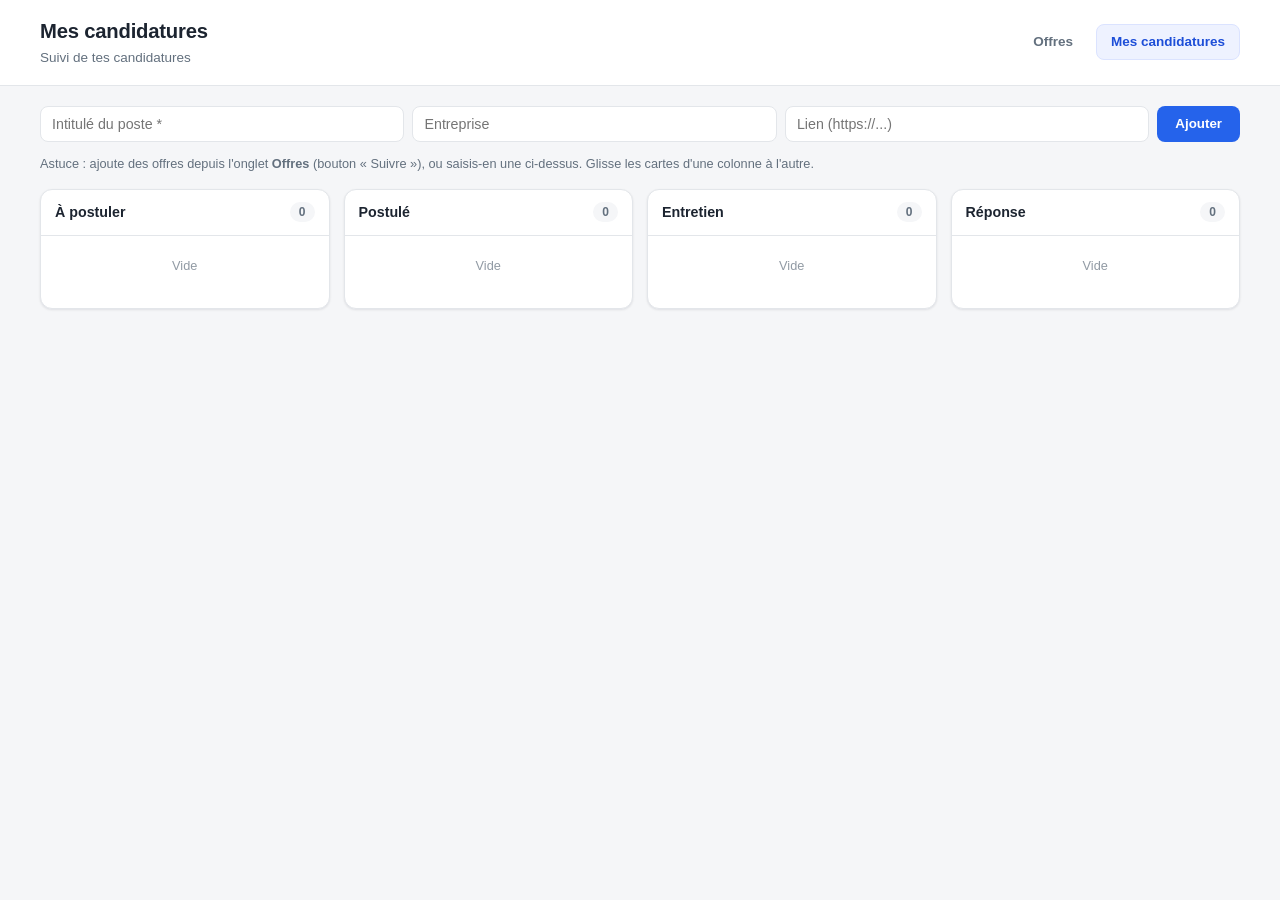
==== docs/candidatures.html @ 43c77933 "Suivi de candidatures : Kanban (À postuler → Postulé → Entretien → Réponse) - Nouvelle page candidat" ====
<!DOCTYPE html>
<html lang="fr">
<head>
  <meta charset="UTF-8" />
  <meta name="viewport" content="width=device-width, initial-scale=1.0" />
  <title>Mes candidatures - Recherche d'emploi</title>
  <link rel="stylesheet" href="styles.css" />
</head>
<body>
  <header class="app-header">
    <div class="header-inner">
      <div>
        <h1>Mes candidatures</h1>
        <p class="subtitle">Suivi de tes candidatures</p>
      </div>
      <nav class="app-nav">
        <a href="index.html" class="nav-link">Offres</a>
        <a href="candidatures.html" class="nav-link active">Mes candidatures</a>
      </nav>
    </div>
  </header>

  <main class="board-wrap">
    <form id="add-form" class="add-form" autocomplete="off">
      <input type="text" id="add-title" placeholder="Intitulé du poste *" required />
      <input type="text" id="add-company" placeholder="Entreprise" />
      <input type="url" id="add-link" placeholder="Lien (https://...)" />
      <button type="submit" class="add-btn">Ajouter</button>
    </form>

    <p id="board-hint" class="board-hint">
      Astuce : ajoute des offres depuis l'onglet <strong>Offres</strong> (bouton « Suivre »),
      ou saisis-en une ci-dessus. Glisse les cartes d'une colonne à l'autre.
    </p>

    <div id="board" class="board"></div>
  </main>

  <script src="store.js"></script>
  <script src="candidatures.js"></script>
</body>
</html>
---- docs/styles.css ----
:root {
  --bg: #f5f6f8;
  --surface: #ffffff;
  --border: #e3e6ea;
  --text: #1c2430;
  --text-muted: #63707e;
  --primary: #2563eb;
  --primary-dark: #1d4ed8;
  --green: #16a34a;
  --green-bg: #e7f6ec;
  --orange: #d97706;
  --orange-bg: #fdf1e0;
  --red: #dc2626;
  --red-bg: #fbe9e9;
  --radius: 12px;
  --shadow: 0 1px 3px rgba(16, 24, 40, 0.06), 0 1px 2px rgba(16, 24, 40, 0.04);
  --shadow-hover: 0 6px 18px rgba(16, 24, 40, 0.10);
  --font: -apple-system, BlinkMacSystemFont, "Segoe UI", Roboto, Helvetica, Arial, sans-serif;
}

* { box-sizing: border-box; }

html, body {
  margin: 0;
  padding: 0;
  background: var(--bg);
  color: var(--text);
  font-family: var(--font);
  font-size: 15px;
  line-height: 1.5;
  -webkit-font-smoothing: antialiased;
}

/* Header */
.app-header {
  background: var(--surface);
  border-bottom: 1px solid var(--border);
  position: sticky;
  top: 0;
  z-index: 20;
}
.header-inner {
  max-width: 1240px;
  margin: 0 auto;
  padding: 16px 20px;
  display: flex;
  align-items: center;
  justify-content: space-between;
  gap: 16px;
  flex-wrap: wrap;
}
.app-nav { display: flex; gap: 8px; }
.nav-link {
  padding: 7px 14px;
  border-radius: 8px;
  font-size: 0.9rem;
  font-weight: 600;
  text-decoration: none;
  color: var(--text-muted);
  border: 1px solid transparent;
}
.nav-link:hover { background: var(--bg); color: var(--text); }
.nav-link.active {
  background: #eef2ff;
  color: var(--primary-dark);
  border-color: #dbe3ff;
}
.app-header h1 {
  margin: 0;
  font-size: 1.35rem;
  font-weight: 700;
  letter-spacing: -0.01em;
}
.subtitle {
  margin: 2px 0 0;
  color: var(--text-muted);
  font-size: 0.9rem;
}

/* Layout */
.layout {
  max-width: 1240px;
  margin: 0 auto;
  padding: 20px;
  display: grid;
  grid-template-columns: 280px 1fr;
  gap: 24px;
  align-items: start;
}

/* Filters */
.toggle-filters {
  display: none;
  width: 100%;
  padding: 12px;
  margin-bottom: 12px;
  background: var(--primary);
  color: #fff;
  border: none;
  border-radius: var(--radius);
  font-size: 1rem;
  font-weight: 600;
  cursor: pointer;
}

.filters {
  background: var(--surface);
  border: 1px solid var(--border);
  border-radius: var(--radius);
  padding: 18px;
  box-shadow: var(--shadow);
  position: sticky;
  top: 88px;
}
.filter-block { margin-bottom: 18px; }
.filter-block:last-of-type { margin-bottom: 12px; }

.filter-label {
  display: block;
  font-size: 0.82rem;
  font-weight: 600;
  color: var(--text-muted);
  text-transform: uppercase;
  letter-spacing: 0.03em;
  margin-bottom: 8px;
}

.filters input[type="search"],
.filters select {
  width: 100%;
  padding: 9px 11px;
  border: 1px solid var(--border);
  border-radius: 8px;
  font-size: 0.95rem;
  font-family: inherit;
  background: #fff;
  color: var(--text);
}
.filters input[type="search"]:focus,
.filters select:focus {
  outline: none;
  border-color: var(--primary);
  box-shadow: 0 0 0 3px rgba(37, 99, 235, 0.12);
}

.filters input[type="range"] { width: 100%; accent-color: var(--primary); }

.checkbox-line {
  display: flex;
  align-items: center;
  gap: 9px;
  cursor: pointer;
  font-size: 0.95rem;
}
.checkbox-line input { width: 16px; height: 16px; accent-color: var(--primary); cursor: pointer; }

.source-list { display: flex; flex-direction: column; gap: 8px; }

/* Bloc critères personnalisés */
.criteria-block {
  background: #f4f8ff;
  border: 1px solid #dbe6fb;
  border-radius: 10px;
  padding: 12px;
}
.criteria-sub { margin-top: 10px; padding-left: 4px; }
.criteria-note {
  margin: 8px 0 0;
  font-size: 0.78rem;
  line-height: 1.45;
  color: var(--text-muted);
}

.reset-btn {
  width: 100%;
  padding: 9px;
  background: transparent;
  color: var(--text-muted);
  border: 1px solid var(--border);
  border-radius: 8px;
  font-size: 0.9rem;
  cursor: pointer;
  font-family: inherit;
}
.reset-btn:hover { background: var(--bg); color: var(--text); }

/* Content */
.content-head { margin-bottom: 14px; }
.counter { font-weight: 600; color: var(--text-muted); font-size: 0.95rem; }

.cards {
  display: grid;
  grid-template-columns: repeat(auto-fill, minmax(320px, 1fr));
  gap: 16px;
}

/* Card */
.card {
  background: var(--surface);
  border: 1px solid var(--border);
  border-radius: var(--radius);
  padding: 18px;
  box-shadow: var(--shadow);
  display: flex;
  flex-direction: column;
  transition: box-shadow 0.15s ease, transform 0.15s ease;
}
.card:hover { box-shadow: var(--shadow-hover); transform: translateY(-2px); }

.card-top {
  display: flex;
  justify-content: space-between;
  align-items: flex-start;
  gap: 12px;
  margin-bottom: 10px;
}

.card-title {
  margin: 0;
  font-size: 1.05rem;
  font-weight: 700;
  line-height: 1.3;
}
.card-title a { color: var(--text); text-decoration: none; }
.card-title a:hover { color: var(--primary); text-decoration: underline; }

.score-badge {
  flex-shrink: 0;
  display: flex;
  flex-direction: column;
  align-items: center;
  justify-content: center;
  min-width: 52px;
  padding: 6px 4px;
  border-radius: 10px;
  font-weight: 800;
  line-height: 1;
}
.score-badge .num { font-size: 1.25rem; }
.score-badge .max { font-size: 0.7rem; font-weight: 600; opacity: 0.75; margin-top: 2px; }
.score-green { background: var(--green-bg); color: var(--green); }
.score-orange { background: var(--orange-bg); color: var(--orange); }
.score-red { background: var(--red-bg); color: var(--red); }

.card-company { font-weight: 600; color: var(--text); margin-bottom: 6px; }

.card-meta {
  display: flex;
  flex-wrap: wrap;
  gap: 6px 8px;
  margin-bottom: 10px;
}
.tag {
  display: inline-flex;
  align-items: center;
  gap: 4px;
  padding: 3px 9px;
  border-radius: 999px;
  font-size: 0.78rem;
  background: var(--bg);
  color: var(--text-muted);
  border: 1px solid var(--border);
}
.tag-source { background: #eef2ff; color: var(--primary-dark); border-color: #dbe3ff; }
.tag-telework { background: var(--green-bg); color: var(--green); border-color: #cfe9d8; }
.tag-salary { background: #fef7e6; color: var(--orange); border-color: #f3e3c0; }
.tag-commute { background: #eef6ff; color: var(--primary-dark); border-color: #d5e6fb; }
.tag-warn { background: var(--orange-bg); color: var(--orange); border-color: #f3d9ad; }

.reasons {
  margin: 6px 0 0;
  padding: 0;
  list-style: none;
  display: flex;
  flex-direction: column;
  gap: 5px;
}
.reasons li {
  font-size: 0.85rem;
  color: var(--text-muted);
  padding-left: 18px;
  position: relative;
}
.reasons li::before {
  content: "✓";
  position: absolute;
  left: 0;
  color: var(--green);
  font-weight: 700;
}

.empty-state {
  text-align: center;
  color: var(--text-muted);
  padding: 60px 20px;
  font-size: 1rem;
}

/* Bouton "Suivre" sur les cartes d'offres */
.card-actions { margin-top: 12px; }
.follow-btn {
  width: 100%;
  padding: 8px;
  background: var(--primary);
  color: #fff;
  border: none;
  border-radius: 8px;
  font-size: 0.88rem;
  font-weight: 600;
  cursor: pointer;
  font-family: inherit;
}
.follow-btn:hover { background: var(--primary-dark); }
.follow-btn.followed {
  background: var(--green-bg);
  color: var(--green);
  cursor: default;
}

/* ── Kanban candidatures ─────────────────────────────────────── */
.board-wrap { max-width: 1240px; margin: 0 auto; padding: 20px; }

.add-form {
  display: flex;
  gap: 8px;
  flex-wrap: wrap;
  margin-bottom: 12px;
}
.add-form input {
  flex: 1 1 180px;
  padding: 9px 11px;
  border: 1px solid var(--border);
  border-radius: 8px;
  font-size: 0.95rem;
  font-family: inherit;
  background: #fff;
  color: var(--text);
}
.add-form input:focus {
  outline: none;
  border-color: var(--primary);
  box-shadow: 0 0 0 3px rgba(37, 99, 235, 0.12);
}
.add-btn {
  padding: 9px 18px;
  background: var(--primary);
  color: #fff;
  border: none;
  border-radius: 8px;
  font-weight: 600;
  cursor: pointer;
  font-family: inherit;
}
.add-btn:hover { background: var(--primary-dark); }
.board-hint { color: var(--text-muted); font-size: 0.85rem; margin: 0 0 16px; }

.board {
  display: grid;
  grid-template-columns: repeat(4, 1fr);
  gap: 14px;
  align-items: start;
}
.column {
  background: var(--surface);
  border: 1px solid var(--border);
  border-radius: var(--radius);
  box-shadow: var(--shadow);
  display: flex;
  flex-direction: column;
  min-height: 120px;
}
.col-head {
  display: flex;
  align-items: center;
  justify-content: space-between;
  padding: 12px 14px;
  border-bottom: 1px solid var(--border);
}
.col-title { font-weight: 700; font-size: 0.95rem; }
.col-count {
  background: var(--bg);
  color: var(--text-muted);
  border-radius: 999px;
  padding: 1px 9px;
  font-size: 0.8rem;
  font-weight: 600;
}
.col-body {
  padding: 12px;
  display: flex;
  flex-direction: column;
  gap: 10px;
  min-height: 60px;
  flex: 1;
  transition: background 0.15s ease;
  border-radius: 0 0 var(--radius) var(--radius);
}
.col-body.drop-hover { background: #eef4ff; }
.col-empty {
  color: var(--text-muted);
  font-size: 0.85rem;
  text-align: center;
  margin: 8px 0;
  opacity: 0.7;
}

.kanban-card {
  background: #fff;
  border: 1px solid var(--border);
  border-radius: 10px;
  padding: 11px 12px;
  box-shadow: var(--shadow);
  cursor: grab;
}
.kanban-card.dragging { opacity: 0.5; }
.kc-top { display: flex; justify-content: space-between; align-items: flex-start; gap: 8px; }
.kc-title { margin: 0; font-size: 0.92rem; font-weight: 700; line-height: 1.3; }
.kc-del {
  flex-shrink: 0;
  border: none;
  background: transparent;
  color: var(--text-muted);
  font-size: 1.2rem;
  line-height: 1;
  cursor: pointer;
  padding: 0 2px;
}
.kc-del:hover { color: var(--red); }
.kc-company { font-size: 0.85rem; font-weight: 600; margin-top: 3px; }
.kc-loc { font-size: 0.8rem; color: var(--text-muted); margin-top: 2px; }
.kc-link {
  display: inline-block;
  margin-top: 6px;
  font-size: 0.8rem;
  color: var(--primary);
  text-decoration: none;
}
.kc-link:hover { text-decoration: underline; }
.kc-notes {
  width: 100%;
  margin-top: 8px;
  padding: 6px 8px;
  border: 1px solid var(--border);
  border-radius: 6px;
  font-family: inherit;
  font-size: 0.82rem;
  resize: vertical;
  color: var(--text);
  background: #fbfcfe;
}
.kc-notes:focus {
  outline: none;
  border-color: var(--primary);
  box-shadow: 0 0 0 2px rgba(37, 99, 235, 0.10);
}

@media (max-width: 860px) {
  .board { grid-template-columns: 1fr; }
}

/* Responsive / mobile */
@media (max-width: 860px) {
  .layout {
    grid-template-columns: 1fr;
    padding: 14px;
    gap: 0;
  }
  .toggle-filters { display: block; }
  .filters {
    position: static;
    display: none;
    margin-bottom: 16px;
  }
  .filters.open { display: block; }
  .cards { grid-template-columns: 1fr; }
  .header-inner { padding: 14px 16px; }
}
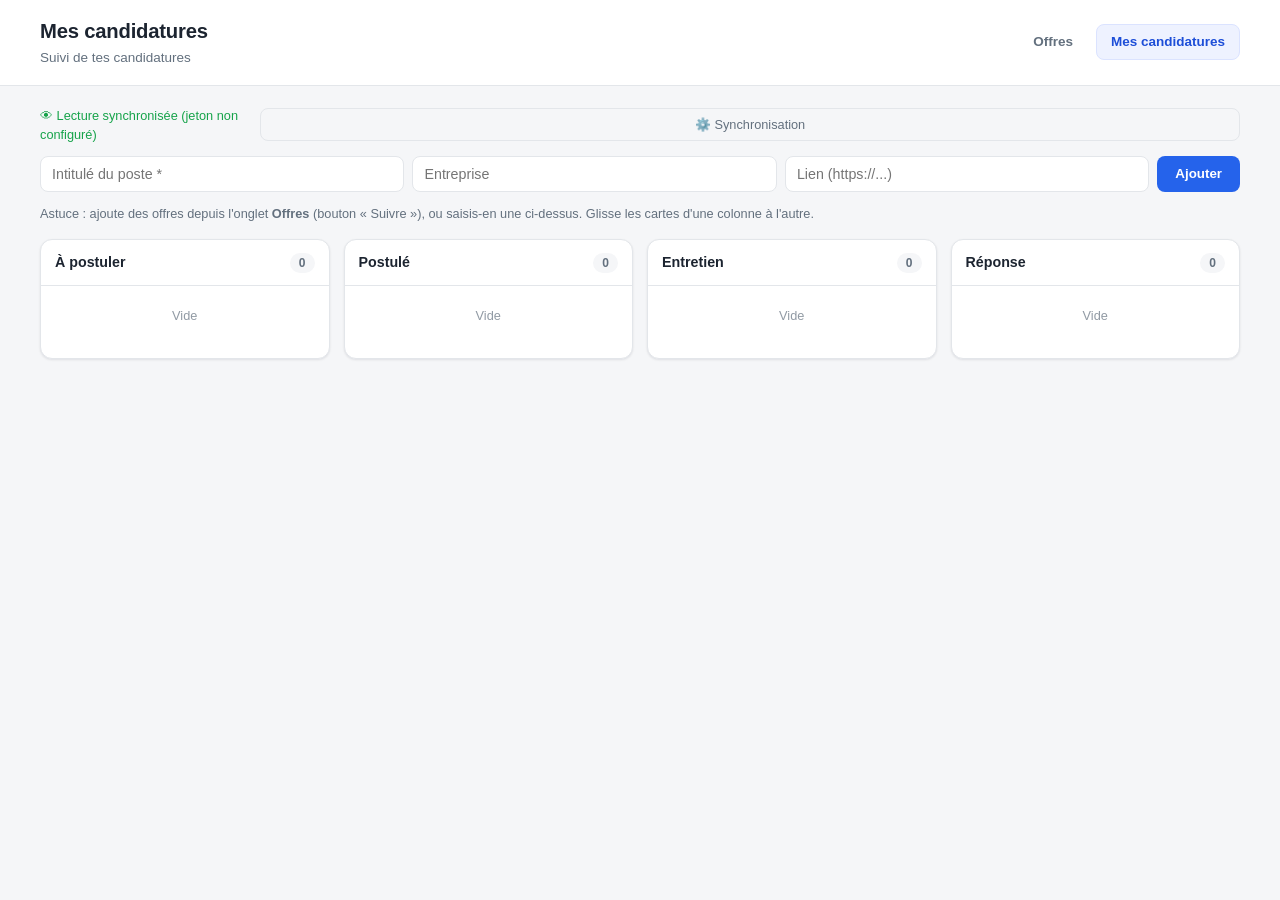
==== commit 62765a6c: "Kanban synchronise : etat des candidatures dans un fichier commite Migre le suivi de candidatures de" ====
--- a/docs/candidatures.html
+++ b/docs/candidatures.html
@@ -21,6 +21,27 @@
   </header>
 
   <main class="board-wrap">
+    <div class="sync-bar">
+      <span id="sync-status" class="sync-status" title="État de la synchronisation">Synchronisation…</span>
+      <button id="sync-toggle" type="button" class="ghost-btn">⚙️ Synchronisation</button>
+    </div>
+
+    <section id="sync-panel" class="sync-panel" hidden>
+      <p class="sync-help">
+        Le suivi est <strong>synchronisé entre tes appareils</strong> et mis à jour par le robot
+        (lecture automatique, sans réglage). Pour <strong>modifier</strong> le suivi depuis cet
+        appareil (déplacer une carte, ajouter, noter), colle un <strong>jeton GitHub personnel</strong>
+        (fine-grained, dépôt <code>recherche-emploi</code>, permission <em>Contents : Read and write</em>).
+        Il reste sur cet appareil et n'est jamais publié.
+      </p>
+      <div class="sync-row">
+        <input type="password" id="gh-token" placeholder="ghp_… (jeton fine-grained)" autocomplete="off" />
+        <button id="gh-token-save" type="button" class="add-btn">Enregistrer</button>
+        <button id="gh-token-clear" type="button" class="ghost-btn">Effacer</button>
+      </div>
+      <p id="gh-token-state" class="sync-help"></p>
+    </section>
+
     <form id="add-form" class="add-form" autocomplete="off">
       <input type="text" id="add-title" placeholder="Intitulé du poste *" required />
       <input type="text" id="add-company" placeholder="Entreprise" />
--- a/docs/styles.css
+++ b/docs/styles.css
@@ -111,6 +111,9 @@
   box-shadow: var(--shadow);
   position: sticky;
   top: 88px;
+  /* Défilement interne quand le panneau dépasse la hauteur de l'écran */
+  max-height: calc(100vh - 104px);
+  overflow-y: auto;
 }
 .filter-block { margin-bottom: 18px; }
 .filter-block:last-of-type { margin-bottom: 12px; }
@@ -190,7 +193,7 @@
 
 .cards {
   display: grid;
-  grid-template-columns: repeat(auto-fill, minmax(320px, 1fr));
+  grid-template-columns: repeat(auto-fill, minmax(min(100%, 280px), 1fr));
   gap: 16px;
 }
 
@@ -220,6 +223,7 @@
   font-size: 1.05rem;
   font-weight: 700;
   line-height: 1.3;
+  overflow-wrap: anywhere;
 }
 .card-title a { color: var(--text); text-decoration: none; }
 .card-title a:hover { color: var(--primary); text-decoration: underline; }
@@ -265,7 +269,30 @@
 .tag-telework { background: var(--green-bg); color: var(--green); border-color: #cfe9d8; }
 .tag-salary { background: #fef7e6; color: var(--orange); border-color: #f3e3c0; }
 .tag-commute { background: #eef6ff; color: var(--primary-dark); border-color: #d5e6fb; }
+.tag-cdi { background: #ecfdf3; color: #067647; border-color: #cfead9; font-weight: 600; }
 .tag-warn { background: var(--orange-bg); color: var(--orange); border-color: #f3d9ad; }
+.tag-flag { background: var(--red-bg); color: var(--red); border-color: #f3c9c9; }
+
+/* Recommandation du robot de tri */
+.reco {
+  display: flex;
+  align-items: baseline;
+  gap: 8px;
+  flex-wrap: wrap;
+  margin: 8px 0 2px;
+  padding: 6px 10px;
+  border-radius: 8px;
+  border: 1px solid transparent;
+  font-size: 0.85rem;
+}
+.reco-tag { font-weight: 700; white-space: nowrap; }
+.reco-why { color: var(--text-muted); }
+.reco-go { background: var(--green-bg); border-color: #bfe6cd; }
+.reco-go .reco-tag { color: var(--green); }
+.reco-review { background: var(--orange-bg); border-color: #f3d9ad; }
+.reco-review .reco-tag { color: var(--orange); }
+.reco-skip { background: var(--bg); border-color: var(--border); }
+.reco-skip .reco-tag { color: var(--text-muted); }
 
 .reasons {
   margin: 6px 0 0;
@@ -296,10 +323,22 @@
   font-size: 1rem;
 }
 
-/* Bouton "Suivre" sur les cartes d'offres */
-.card-actions { margin-top: 12px; }
+/* Date de parution */
+.card-date {
+  font-size: 0.82rem;
+  color: var(--text-muted);
+  margin-bottom: 8px;
+}
+
+/* Actions sur les cartes d'offres */
+.card-actions {
+  margin-top: auto;
+  padding-top: 12px;
+  display: flex;
+  gap: 8px;
+}
 .follow-btn {
-  width: 100%;
+  flex: 1 1 auto;
   padding: 8px;
   background: var(--primary);
   color: #fff;
@@ -316,6 +355,50 @@
   color: var(--green);
   cursor: default;
 }
+.archive-btn {
+  flex: 0 0 auto;
+  padding: 8px 10px;
+  background: transparent;
+  color: var(--text-muted);
+  border: 1px solid var(--border);
+  border-radius: 8px;
+  font-size: 0.82rem;
+  cursor: pointer;
+  font-family: inherit;
+  white-space: nowrap;
+}
+.archive-btn:hover { background: var(--red-bg); color: var(--red); border-color: #f3c9c9; }
+.restore-btn {
+  width: 100%;
+  padding: 8px;
+  background: transparent;
+  color: var(--primary);
+  border: 1px solid var(--primary);
+  border-radius: 8px;
+  font-size: 0.88rem;
+  font-weight: 600;
+  cursor: pointer;
+  font-family: inherit;
+}
+.restore-btn:hover { background: #eef4ff; }
+
+/* Bloc archivées (barre latérale) */
+.archive-block { display: flex; flex-direction: column; gap: 8px; }
+.ghost-btn {
+  width: 100%;
+  padding: 8px;
+  background: transparent;
+  color: var(--text-muted);
+  border: 1px solid var(--border);
+  border-radius: 8px;
+  font-size: 0.85rem;
+  cursor: pointer;
+  font-family: inherit;
+}
+.ghost-btn:hover { background: var(--bg); color: var(--text); }
+.archive-block.viewing #toggle-archived {
+  background: #eef2ff; color: var(--primary-dark); border-color: #dbe3ff; font-weight: 600;
+}
 
 /* ── Kanban candidatures ─────────────────────────────────────── */
 .board-wrap { max-width: 1240px; margin: 0 auto; padding: 20px; }
@@ -353,6 +436,51 @@
 }
 .add-btn:hover { background: var(--primary-dark); }
 .board-hint { color: var(--text-muted); font-size: 0.85rem; margin: 0 0 16px; }
+
+/* Barre & panneau de synchronisation */
+.sync-bar {
+  display: flex;
+  align-items: center;
+  justify-content: space-between;
+  gap: 10px;
+  margin-bottom: 12px;
+}
+.sync-status { font-size: 0.85rem; color: var(--text-muted); }
+.sync-status.sync-idle { color: var(--green); }
+.sync-status.sync-error, .sync-status.sync-offline { color: var(--orange); }
+.sync-panel {
+  background: var(--surface);
+  border: 1px solid var(--border);
+  border-radius: var(--radius);
+  padding: 14px 16px;
+  margin-bottom: 16px;
+  box-shadow: var(--shadow);
+}
+.sync-help { color: var(--text-muted); font-size: 0.82rem; margin: 0 0 10px; line-height: 1.5; }
+.sync-help code { background: var(--bg); padding: 1px 5px; border-radius: 4px; }
+.sync-row { display: flex; gap: 8px; flex-wrap: wrap; }
+.sync-row input {
+  flex: 1 1 240px;
+  padding: 9px 12px;
+  border: 1px solid var(--border);
+  border-radius: 8px;
+  font-size: 0.9rem;
+}
+.sync-row input:focus { outline: none; border-color: var(--primary); }
+
+/* Statut robot (détecté par email) sur une carte de candidature */
+.kc-auto {
+  font-size: 0.78rem;
+  font-weight: 600;
+  margin: 6px 0;
+  padding: 4px 8px;
+  border-radius: 6px;
+  border: 1px solid transparent;
+}
+.auto-sent { background: #eef6ff; color: var(--primary-dark); border-color: #d5e6fb; }
+.auto-wait { background: var(--orange-bg); color: var(--orange); border-color: #f3d9ad; }
+.auto-pos { background: var(--green-bg); color: var(--green); border-color: #bfe6cd; }
+.auto-neg { background: var(--red-bg); color: var(--red); border-color: #f3c9c9; }
 
 .board {
   display: grid;
@@ -452,6 +580,12 @@
   outline: none;
   border-color: var(--primary);
   box-shadow: 0 0 0 2px rgba(37, 99, 235, 0.10);
+}
+
+/* Largeur intermédiaire (tablette paysage, petit portable) */
+@media (max-width: 1100px) {
+  .layout { grid-template-columns: 220px 1fr; gap: 18px; }
+  .board { grid-template-columns: repeat(2, 1fr); }
 }
 
 @media (max-width: 860px) {
@@ -470,6 +604,8 @@
     position: static;
     display: none;
     margin-bottom: 16px;
+    max-height: none;
+    overflow: visible;
   }
   .filters.open { display: block; }
   .cards { grid-template-columns: 1fr; }
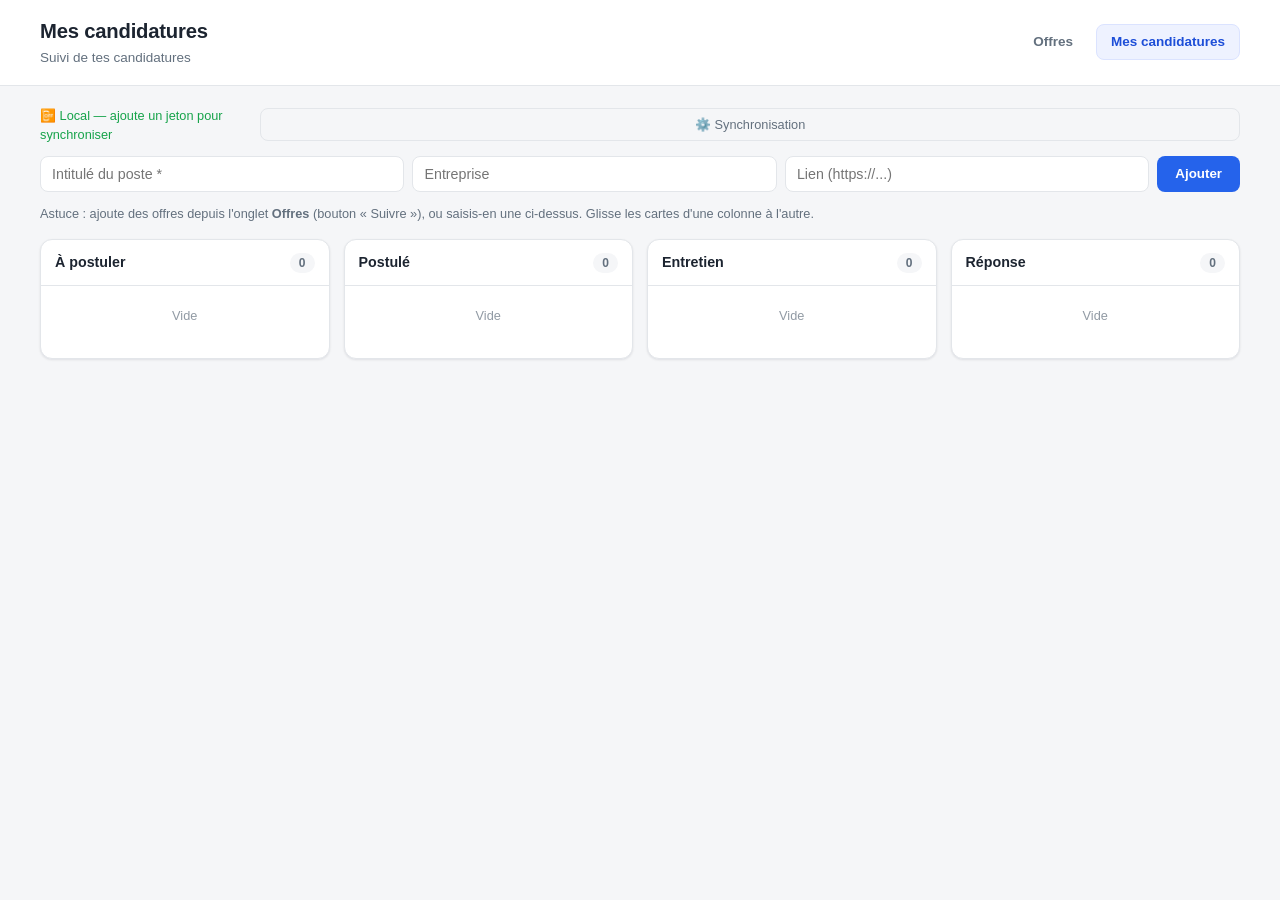
==== commit 87129b98: "Suivi candidatures : stockage dans un depot PRIVE (donnees privees) Le suivi de candidatures contien" ====
--- a/docs/candidatures.html
+++ b/docs/candidatures.html
@@ -28,11 +28,12 @@
 
     <section id="sync-panel" class="sync-panel" hidden>
       <p class="sync-help">
-        Le suivi est <strong>synchronisé entre tes appareils</strong> et mis à jour par le robot
-        (lecture automatique, sans réglage). Pour <strong>modifier</strong> le suivi depuis cet
-        appareil (déplacer une carte, ajouter, noter), colle un <strong>jeton GitHub personnel</strong>
-        (fine-grained, dépôt <code>recherche-emploi</code>, permission <em>Contents : Read and write</em>).
-        Il reste sur cet appareil et n'est jamais publié.
+        Ton suivi est <strong>privé</strong> : il vit dans le dépôt privé
+        <code>recherche-emploi-candidatures</code>. Pour le <strong>synchroniser entre tes
+        appareils</strong> et le laisser mettre à jour par le robot, colle un
+        <strong>jeton GitHub personnel</strong> (fine-grained, accès à ce dépôt privé,
+        permission <em>Contents : Read and write</em>). Il reste sur cet appareil et n'est
+        jamais publié. <strong>Sans jeton</strong>, ton suivi reste local à cet appareil.
       </p>
       <div class="sync-row">
         <input type="password" id="gh-token" placeholder="ghp_… (jeton fine-grained)" autocomplete="off" />
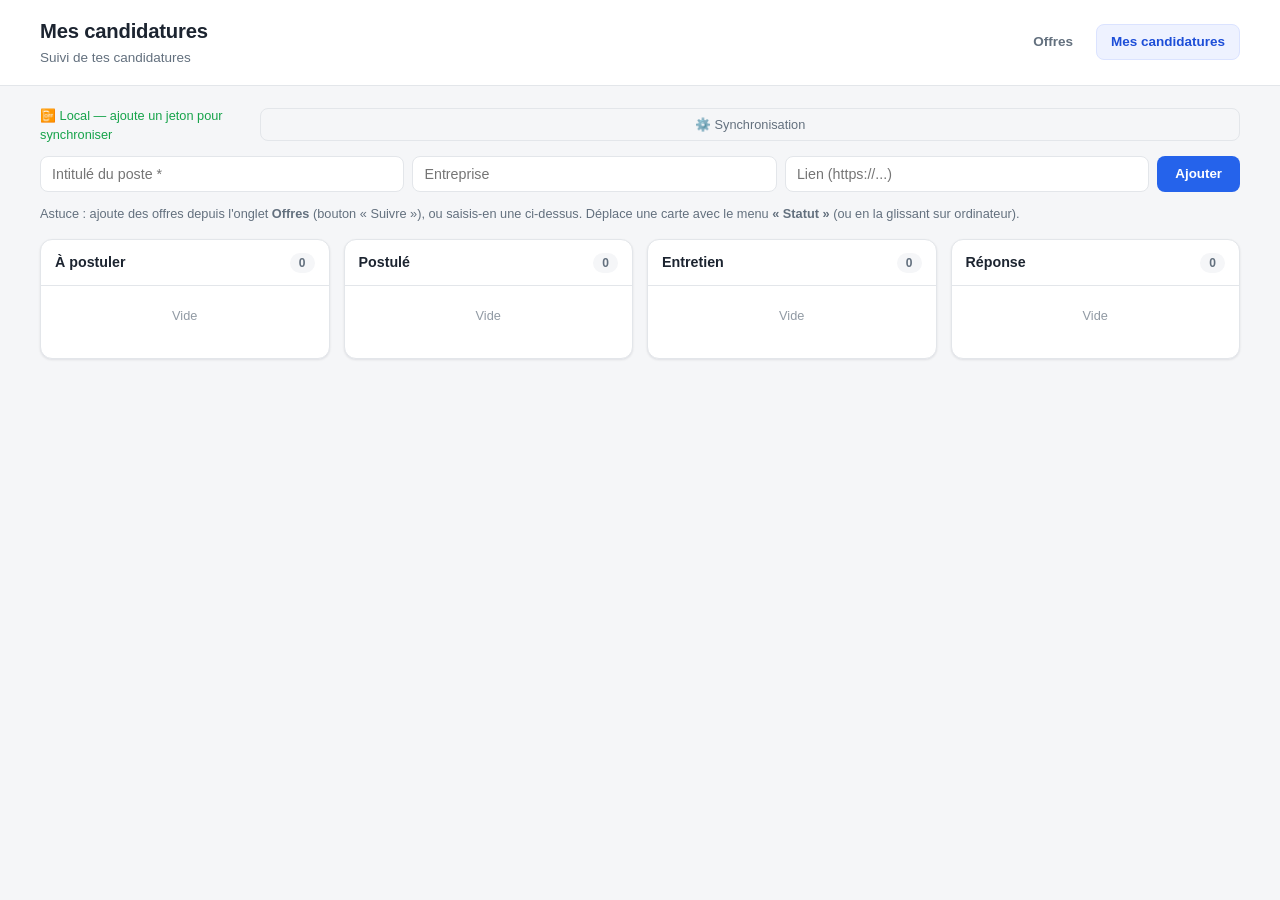
==== commit 5aabb1d9: "Mobile Mes candidatures + Suivre masque l'offre des Offres - Mes candidatures (mobile) : menu « Stat" ====
--- a/docs/candidatures.html
+++ b/docs/candidatures.html
@@ -52,7 +52,8 @@
 
     <p id="board-hint" class="board-hint">
       Astuce : ajoute des offres depuis l'onglet <strong>Offres</strong> (bouton « Suivre »),
-      ou saisis-en une ci-dessus. Glisse les cartes d'une colonne à l'autre.
+      ou saisis-en une ci-dessus. Déplace une carte avec le menu <strong>« Statut »</strong>
+      (ou en la glissant sur ordinateur).
     </p>
 
     <div id="board" class="board"></div>
--- a/docs/styles.css
+++ b/docs/styles.css
@@ -273,6 +273,21 @@
 .tag-warn { background: var(--orange-bg); color: var(--orange); border-color: #f3d9ad; }
 .tag-flag { background: var(--red-bg); color: var(--red); border-color: #f3c9c9; }
 
+/* Badge « déjà postulée / suivie » (anti double-candidature) */
+.applied {
+  display: inline-block;
+  font-size: 0.82rem;
+  font-weight: 700;
+  margin: 8px 0 2px;
+  padding: 5px 10px;
+  border-radius: 8px;
+  border: 1px solid transparent;
+}
+.applied-sent { background: var(--green-bg); color: var(--green); border-color: #bfe6cd; }
+.applied-live { background: #eef6ff; color: var(--primary-dark); border-color: #d5e6fb; }
+.applied-done { background: var(--red-bg); color: var(--red); border-color: #f3c9c9; }
+.applied-track { background: var(--orange-bg); color: var(--orange); border-color: #f3d9ad; }
+
 /* Recommandation du robot de tri */
 .reco {
   display: flex;
@@ -316,6 +331,32 @@
   font-weight: 700;
 }
 
+/* Description repliable */
+.card-desc {
+  margin: 10px 0 0;
+  font-size: 0.85rem;
+}
+.card-desc summary {
+  cursor: pointer;
+  color: var(--accent, #1a73e8);
+  font-weight: 600;
+  list-style: none;
+  user-select: none;
+}
+.card-desc summary::-webkit-details-marker { display: none; }
+.card-desc[open] summary { margin-bottom: 6px; }
+.card-desc .desc-body {
+  white-space: pre-wrap;
+  word-break: break-word;
+  color: var(--text-muted);
+  line-height: 1.45;
+  max-height: 260px;
+  overflow-y: auto;
+  padding: 8px 10px;
+  background: rgba(0, 0, 0, 0.03);
+  border-radius: 8px;
+}
+
 .empty-state {
   text-align: center;
   color: var(--text-muted);
@@ -539,10 +580,20 @@
   padding: 11px 12px;
   box-shadow: var(--shadow);
   cursor: grab;
+  min-width: 0;              /* évite tout débordement horizontal en grille */
 }
 .kanban-card.dragging { opacity: 0.5; }
+.column { min-width: 0; }
+.col-body { min-width: 0; }
 .kc-top { display: flex; justify-content: space-between; align-items: flex-start; gap: 8px; }
-.kc-title { margin: 0; font-size: 0.92rem; font-weight: 700; line-height: 1.3; }
+.kc-title {
+  margin: 0;
+  font-size: 0.92rem;
+  font-weight: 700;
+  line-height: 1.3;
+  overflow-wrap: anywhere;  /* les titres longs ne débordent pas */
+  min-width: 0;
+}
 .kc-del {
   flex-shrink: 0;
   border: none;
@@ -564,6 +615,36 @@
   text-decoration: none;
 }
 .kc-link:hover { text-decoration: underline; }
+/* Contrôle de statut tactile (déplacer la carte sans glisser-déposer) */
+.kc-move {
+  display: flex;
+  align-items: center;
+  gap: 8px;
+  margin-top: 9px;
+}
+.kc-move-label {
+  font-size: 0.78rem;
+  font-weight: 600;
+  color: var(--text-muted);
+  flex-shrink: 0;
+}
+.kc-move-sel {
+  flex: 1;
+  min-width: 0;
+  padding: 8px 10px;
+  border: 1px solid var(--border);
+  border-radius: 8px;
+  font-family: inherit;
+  font-size: 0.85rem;
+  color: var(--text);
+  background: #fff;
+}
+.kc-move-sel:focus {
+  outline: none;
+  border-color: var(--primary);
+  box-shadow: 0 0 0 2px rgba(37, 99, 235, 0.10);
+}
+
 .kc-notes {
   width: 100%;
   margin-top: 8px;
@@ -589,7 +670,16 @@
 }
 
 @media (max-width: 860px) {
-  .board { grid-template-columns: 1fr; }
+  .board { grid-template-columns: 1fr; gap: 12px; }
+  .board-wrap { padding: 14px; }
+  /* Sur mobile le glisser-déposer ne marche pas : on s'appuie sur le menu
+     « Statut » de chaque carte. On enlève le curseur trompeur. */
+  .kanban-card { cursor: default; }
+  .column { min-height: 0; }
+  .col-body { padding: 10px; }
+  /* Cible tactile confortable pour le menu de statut et les notes. */
+  .kc-move-sel { padding: 10px; font-size: 0.9rem; }
+  .kc-notes { font-size: 0.9rem; }
 }
 
 /* Responsive / mobile */
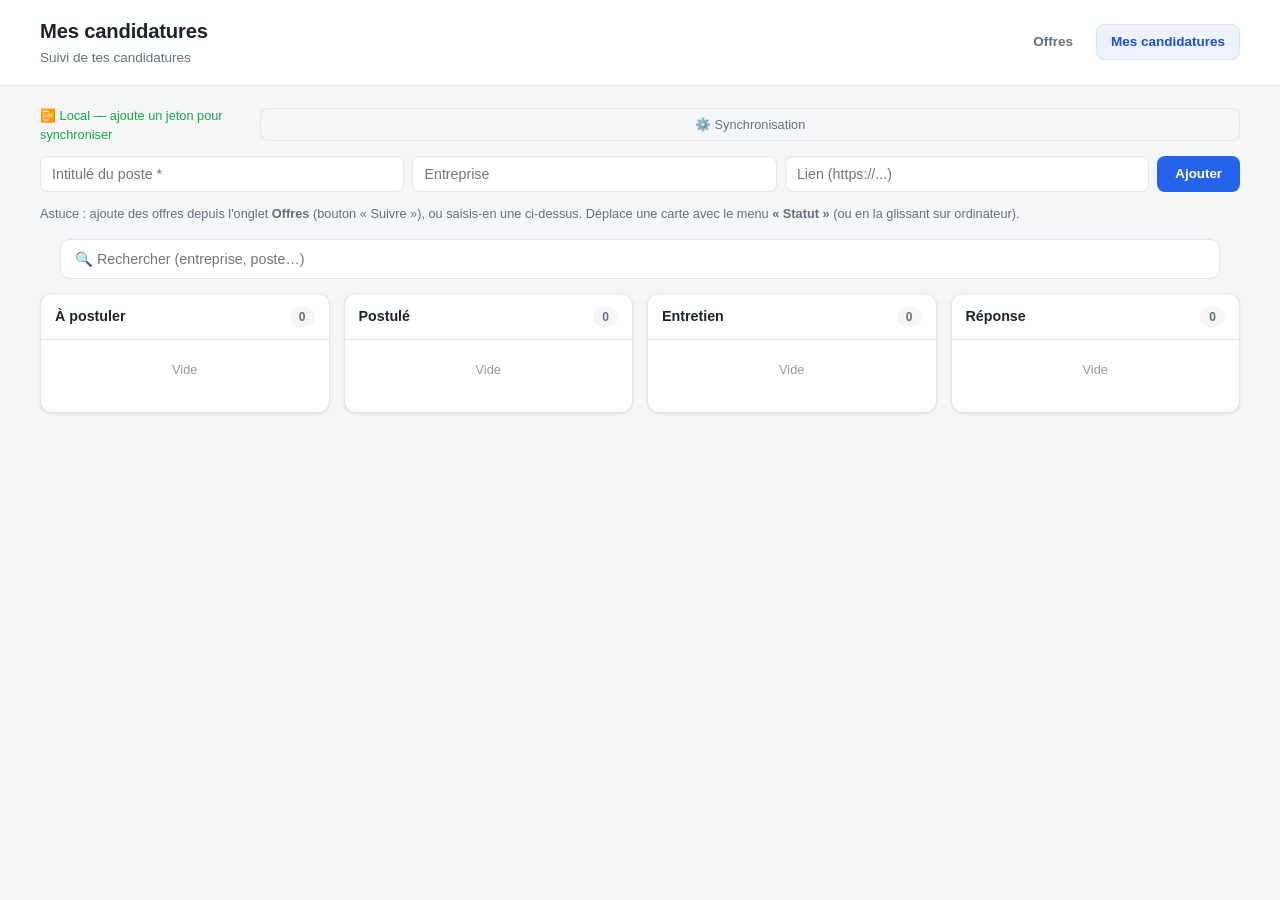
==== commit 2a0196b2: "Suivi email « Tous les messages » + recherche et champs éditables Suivi email (robot) : - Lit « Tous" ====
--- a/docs/candidatures.html
+++ b/docs/candidatures.html
@@ -56,8 +56,26 @@
       (ou en la glissant sur ordinateur).
     </p>
 
+    <div class="cand-search-bar">
+      <input type="search" id="cand-search" placeholder="🔍 Rechercher (entreprise, poste…)" autocomplete="off" />
+    </div>
+
     <div id="board" class="board"></div>
   </main>
+
+  <datalist id="platform-options">
+    <option value="Site de l'entreprise"></option>
+    <option value="LinkedIn"></option>
+    <option value="HelloWork"></option>
+    <option value="Indeed"></option>
+    <option value="Welcome to the Jungle"></option>
+    <option value="Cadremploi"></option>
+    <option value="Meteojob"></option>
+    <option value="APEC"></option>
+    <option value="France Travail"></option>
+    <option value="Cooptation / réseau"></option>
+    <option value="Autre"></option>
+  </datalist>
 
   <script src="store.js"></script>
   <script src="candidatures.js"></script>
--- a/docs/styles.css
+++ b/docs/styles.css
@@ -645,6 +645,91 @@
   box-shadow: 0 0 0 2px rgba(37, 99, 235, 0.10);
 }
 
+/* Barre de recherche dans Mes candidatures */
+.cand-search-bar { max-width: 1240px; margin: 0 auto 14px; padding: 0 20px; }
+#cand-search {
+  width: 100%;
+  padding: 11px 14px;
+  border: 1px solid var(--border);
+  border-radius: 10px;
+  font-family: inherit;
+  font-size: 0.95rem;
+  color: var(--text);
+  background: var(--surface);
+}
+#cand-search:focus {
+  outline: none;
+  border-color: var(--primary);
+  box-shadow: 0 0 0 3px rgba(37, 99, 235, 0.12);
+}
+
+/* Récap des infos structurées (vue repliée) */
+.kc-summary {
+  margin-top: 6px;
+  font-size: 0.82rem;
+  color: var(--text);
+  font-weight: 600;
+}
+.kc-notes-preview {
+  margin-top: 6px;
+  font-size: 0.8rem;
+  color: var(--text-muted);
+  font-style: italic;
+}
+
+/* Fiche « Détails & critères » repliable */
+.kc-details { margin-top: 9px; }
+.kc-details > summary {
+  cursor: pointer;
+  color: var(--primary);
+  font-weight: 600;
+  font-size: 0.85rem;
+  list-style: none;
+  user-select: none;
+  padding: 4px 0;
+}
+.kc-details > summary::-webkit-details-marker { display: none; }
+.kc-form { display: flex; flex-direction: column; gap: 10px; margin-top: 6px; }
+.kc-f { display: flex; flex-direction: column; gap: 3px; min-width: 0; }
+.kc-f > span { font-size: 0.75rem; font-weight: 600; color: var(--text-muted); }
+.kc-f input, .kc-f select, .kc-f textarea {
+  width: 100%;
+  padding: 8px 10px;
+  border: 1px solid var(--border);
+  border-radius: 8px;
+  font-family: inherit;
+  font-size: 0.88rem;
+  color: var(--text);
+  background: #fff;
+}
+.kc-f textarea { resize: vertical; }
+.kc-f input:focus, .kc-f select:focus, .kc-f textarea:focus {
+  outline: none;
+  border-color: var(--primary);
+  box-shadow: 0 0 0 2px rgba(37, 99, 235, 0.10);
+}
+.kc-grid { display: grid; grid-template-columns: 1fr 1fr; gap: 10px; }
+.kc-criteria { display: flex; flex-direction: column; gap: 6px; }
+.kc-crit-title { font-size: 0.75rem; font-weight: 700; color: var(--text-muted); }
+.kc-checks { display: flex; flex-wrap: wrap; gap: 6px; }
+.kc-check {
+  display: inline-flex;
+  align-items: center;
+  gap: 5px;
+  font-size: 0.82rem;
+  padding: 5px 9px;
+  border: 1px solid var(--border);
+  border-radius: 999px;
+  cursor: pointer;
+  background: #fff;
+}
+.kc-check input { margin: 0; }
+.kc-check:has(input:checked) {
+  border-color: var(--primary);
+  background: rgba(37, 99, 235, 0.08);
+  font-weight: 600;
+}
+
 .kc-notes {
   width: 100%;
   margin-top: 8px;
